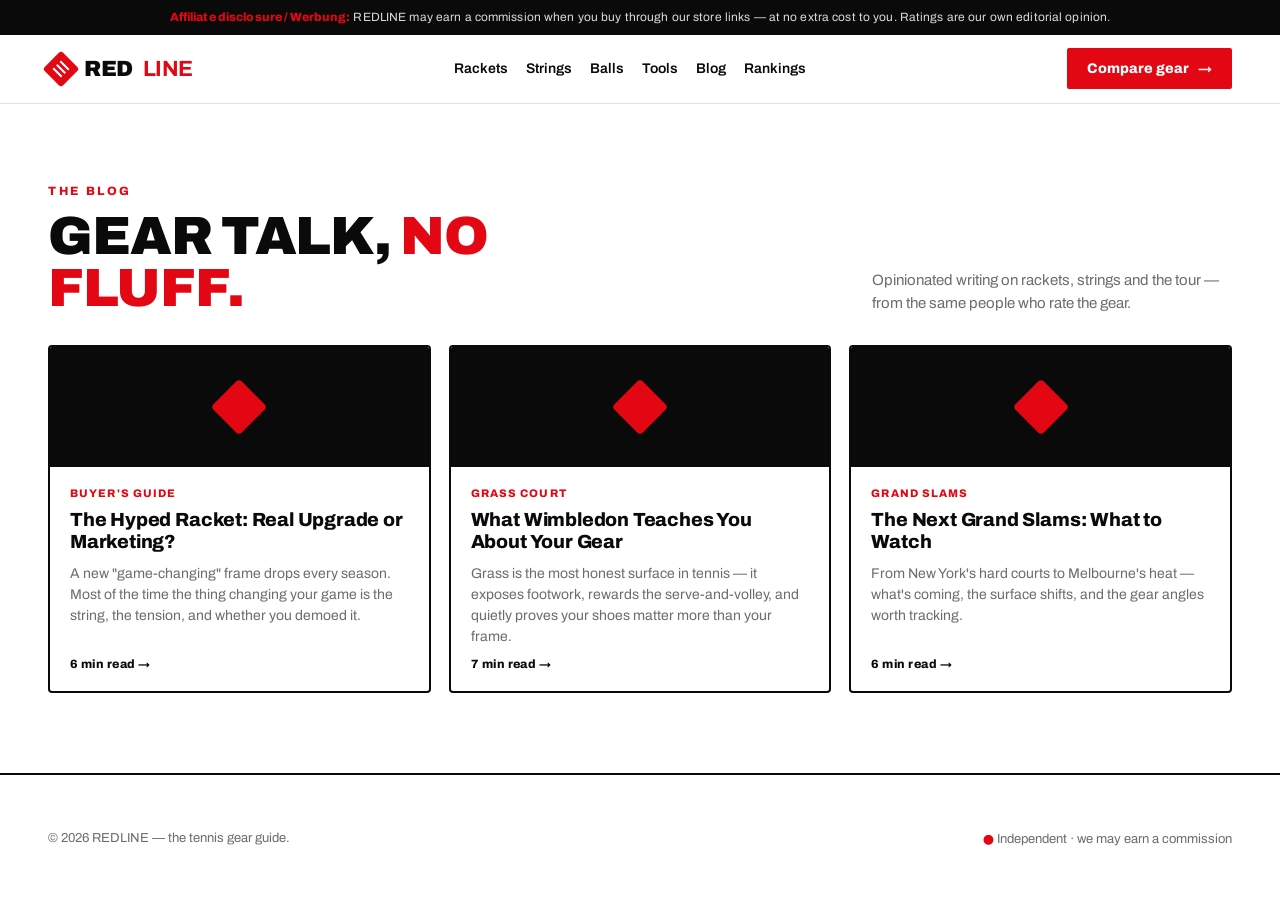
==== blog/index.html @ ac4ca9f0 "REDLINE: multi-page site, blog, a11y + trust + affiliate pass Co-Authored-By: Claude Opus 4.8 (1M co" ====
<!DOCTYPE html>
<html lang="en">
<head>
<meta charset="UTF-8" />
<meta name="viewport" content="width=device-width, initial-scale=1.0" />
<title>The Blog — REDLINE tennis gear guide</title>
<meta name="description" content="Opinionated, independent tennis gear writing — racket hype, grass-court lessons, Grand Slam previews and how to actually pick your setup." />
<link rel="preconnect" href="https://fonts.googleapis.com" />
<link rel="preconnect" href="https://fonts.gstatic.com" crossorigin />
<link href="https://fonts.googleapis.com/css2?family=Archivo:wght@400;500;600;800;900&family=Archivo+Expanded:wght@800;900&display=swap" rel="stylesheet" />
<link rel="stylesheet" href="../styles.css" />
</head>
<body>
<a href="#main" class="skip">Skip to content</a>
<div class="disclosure"><b>Affiliate disclosure / Werbung:</b> REDLINE may earn a commission when you buy through our store links — at no extra cost to you. Ratings are our own editorial opinion.</div>

<header>
  <div class="wrap nav blognav">
    <a href="../index.html" class="logo"><span class="mark"></span>RED<b>LINE</b></a>
    <nav class="links">
      <a href="../index.html#rackets">Rackets</a>
      <a href="../index.html#strings">Strings</a>
      <a href="../index.html#balls">Balls</a>
      <a href="../index.html#tools">Tools</a>
      <a href="index.html">Blog</a>
      <a href="../index.html#rankings">Rankings</a>
    </nav>
    <a class="btn btn-red" href="../index.html#compare">Compare gear <span class="arw">→</span></a>
  </div>
</header>

<main id="main">
<section>
  <div class="wrap">
    <div class="shead"><div class="lft"><span class="eyebrow">The blog</span><h2>Gear talk, <em>no fluff.</em></h2></div>
      <p class="sub">Opinionated writing on rackets, strings and the tour — from the same people who rate the gear.</p></div>
    <div class="bloglist">
      <a class="postcard" href="hyped-racket-worth-it.html">
        <div class="pcimg"><span class="pcmark"></span></div>
        <div class="pcbody"><span class="pctag">Buyer's Guide</span>
          <h3>The Hyped Racket: Real Upgrade or Marketing?</h3>
          <p>A new "game-changing" frame drops every season. Most of the time the thing changing your game is the string, the tension, and whether you demoed it.</p>
          <span class="pcread">6 min read →</span></div>
      </a>
      <a class="postcard" href="wimbledon-what-it-teaches-your-gear.html">
        <div class="pcimg"><span class="pcmark"></span></div>
        <div class="pcbody"><span class="pctag">Grass Court</span>
          <h3>What Wimbledon Teaches You About Your Gear</h3>
          <p>Grass is the most honest surface in tennis — it exposes footwork, rewards the serve-and-volley, and quietly proves your shoes matter more than your frame.</p>
          <span class="pcread">7 min read →</span></div>
      </a>
      <a class="postcard" href="next-grand-slams-what-to-watch.html">
        <div class="pcimg"><span class="pcmark"></span></div>
        <div class="pcbody"><span class="pctag">Grand Slams</span>
          <h3>The Next Grand Slams: What to Watch</h3>
          <p>From New York's hard courts to Melbourne's heat — what's coming, the surface shifts, and the gear angles worth tracking.</p>
          <span class="pcread">6 min read →</span></div>
      </a>
    </div>
  </div>
</section>
</main>

<footer>
  <div class="wrap">
    <div class="fbottom" style="border-top:0;padding-top:0"><span>© 2026 REDLINE — the tennis gear guide.</span><span><span class="dot">●</span> Independent · we may earn a commission</span></div>
  </div>
</footer>
</body>
</html>
---- styles.css ----
:root{
    --red:#E30613; --black:#0A0A0A; --white:#FFFFFF;
    --ink:#0A0A0A; --paper:#FFFFFF; --line:rgba(10,10,10,.12); --mut:rgba(10,10,10,.6);
    --maxw:1240px; --ease:cubic-bezier(.2,.7,.2,1);
  }
  *{margin:0;padding:0;box-sizing:border-box}
  html{scroll-behavior:smooth}
  body{font-family:'Archivo',system-ui,sans-serif;background:var(--paper);color:var(--ink);-webkit-font-smoothing:antialiased;overflow-x:hidden}
  a{color:inherit;text-decoration:none}
  .wrap{max-width:var(--maxw);margin:0 auto;padding:0 28px}

  .ticker{background:var(--red);color:var(--white);font-weight:800;font-size:13px;letter-spacing:.18em;text-transform:uppercase;padding:10px 0;overflow:hidden;white-space:nowrap}
  .ticker span{display:inline-block;padding-left:100%;animation:slide 26s linear infinite}
  .ticker b{padding:0 22px;opacity:.95}
  @keyframes slide{to{transform:translateX(-100%)}}

  header{position:sticky;top:0;z-index:50;background:rgba(255,255,255,.9);backdrop-filter:blur(12px);border-bottom:1px solid var(--line)}
  .nav{display:flex;align-items:center;justify-content:space-between;height:68px}
  .logo{display:flex;align-items:center;gap:10px;font-weight:900;font-size:22px;letter-spacing:-.02em}
  .logo .mark{width:26px;height:26px;background:var(--red);border-radius:3px;transform:rotate(45deg);display:grid;place-items:center}
  .logo .mark::after{content:"";width:12px;height:2px;background:var(--white);box-shadow:0 5px 0 var(--white),0 -5px 0 var(--white)}
  .logo b{color:var(--red)}
  nav.links{display:flex;gap:24px;font-weight:600;font-size:14px}
  nav.links a{position:relative;padding:4px 0;transition:color .2s}
  nav.links a::after{content:"";position:absolute;left:0;bottom:-2px;width:0;height:2px;background:var(--red);transition:width .28s var(--ease)}
  nav.links a:hover{color:var(--red)} nav.links a:hover::after{width:100%}
  .btn{display:inline-flex;align-items:center;gap:9px;font-weight:800;font-size:14px;padding:11px 18px;border-radius:2px;cursor:pointer;border:2px solid var(--black);transition:.22s var(--ease);white-space:nowrap;font-family:inherit}
  .btn-red{background:var(--red);border-color:var(--red);color:var(--white)} .btn-red:hover{background:var(--black);border-color:var(--black)}
  .btn-ghost{background:transparent;color:var(--black)} .btn-ghost:hover{background:var(--black);color:var(--white)}
  .btn .arw{transition:transform .22s var(--ease)} .btn:hover .arw{transform:translateX(4px)}
  .burger{display:none;flex-direction:column;gap:5px;cursor:pointer;padding:6px}
  .burger span{width:24px;height:2px;background:var(--black)}

  .hero{position:relative;background:var(--black);color:var(--white);overflow:hidden}
  .hero::before{content:"";position:absolute;inset:0;background:radial-gradient(1100px 460px at 85% -10%,rgba(227,6,19,.5),transparent 60%),repeating-linear-gradient(115deg,transparent 0 38px,rgba(255,255,255,.03) 38px 39px)}
  .hero-inner{position:relative;padding:84px 0 68px}
  .kicker{display:inline-flex;align-items:center;gap:10px;font-weight:800;font-size:12px;letter-spacing:.28em;text-transform:uppercase;color:var(--red);margin-bottom:20px}
  .kicker::before{content:"";width:34px;height:2px;background:var(--red)}
  .hero h1{font-family:'Archivo Expanded','Archivo',sans-serif;font-weight:900;font-size:clamp(42px,6.6vw,92px);line-height:.92;letter-spacing:-.02em;text-transform:uppercase;max-width:14ch}
  .hero h1 em{font-style:normal;color:var(--red)}
  .hero p{margin:22px 0 28px;max-width:520px;font-size:17px;line-height:1.6;color:rgba(255,255,255,.72)}
  .hero-cta{display:flex;gap:14px;flex-wrap:wrap}
  .hero .btn-ghost{color:var(--white);border-color:rgba(255,255,255,.4)} .hero .btn-ghost:hover{background:var(--white);color:var(--black);border-color:var(--white)}
  .hstats{display:flex;gap:40px;margin-top:52px;flex-wrap:wrap}
  .hstats .s b{display:block;font-family:'Archivo Expanded','Archivo',sans-serif;font-size:34px;font-weight:900}
  .hstats .s span{font-size:12px;letter-spacing:.14em;text-transform:uppercase;color:rgba(255,255,255,.5)}

  section{padding:80px 0}
  .shead{display:flex;align-items:flex-end;justify-content:space-between;gap:20px;margin-bottom:30px;flex-wrap:wrap}
  .shead .lft{max-width:640px}
  .eyebrow{font-weight:800;font-size:12px;letter-spacing:.22em;text-transform:uppercase;color:var(--red);margin-bottom:12px;display:block}
  .shead h2{font-family:'Archivo Expanded','Archivo',sans-serif;font-weight:900;font-size:clamp(30px,4.2vw,54px);line-height:.98;letter-spacing:-.02em;text-transform:uppercase}
  .shead h2 em{font-style:normal;color:var(--red)}
  .shead .sub{font-size:15px;color:var(--mut);max-width:360px;line-height:1.55}

  /* CONTROLS: search + selects + chips */
  .controls{display:flex;gap:12px;flex-wrap:wrap;align-items:center;margin-bottom:24px}
  .search{flex:1;min-width:220px;position:relative}
  .search input{width:100%;border:2px solid var(--black);border-radius:2px;padding:12px 16px 12px 42px;font-size:15px;font-family:inherit;background:var(--white)}
  .search input:focus{outline:none;border-color:var(--red)}
  .search::before{content:"⌕";position:absolute;left:14px;top:50%;transform:translateY(-50%);font-size:20px;color:var(--red);font-weight:900}
  .chips{display:flex;gap:8px;flex-wrap:wrap}
  .chip{font-weight:800;font-size:13px;letter-spacing:.03em;text-transform:uppercase;padding:11px 16px;border:2px solid var(--black);border-radius:2px;cursor:pointer;background:var(--white);transition:.2s var(--ease);font-family:inherit}
  .chip:hover{background:var(--black);color:var(--white)} .chip.on{background:var(--red);border-color:var(--red);color:var(--white)}
  select.sel{font-family:inherit;font-weight:700;font-size:14px;padding:12px 14px;border:2px solid var(--black);border-radius:2px;background:var(--white);color:var(--ink);cursor:pointer;appearance:none;background-image:linear-gradient(45deg,transparent 50%,var(--red) 50%),linear-gradient(135deg,var(--red) 50%,transparent 50%);background-position:calc(100% - 18px) 55%,calc(100% - 12px) 55%;background-size:6px 6px,6px 6px;background-repeat:no-repeat;padding-right:38px}
  select.sel:focus{outline:none;border-color:var(--red)}

  .grid{display:grid;grid-template-columns:repeat(3,1fr);gap:16px}
  .card{border:2px solid var(--black);border-radius:4px;background:var(--white);overflow:hidden;display:flex;flex-direction:column;transition:.26s var(--ease)}
  .card:hover{transform:translateY(-6px);box-shadow:0 22px 40px rgba(10,10,10,.14)}
  .card .top{background:var(--black);color:var(--white);padding:18px 20px;display:flex;justify-content:space-between;align-items:flex-start;gap:12px}
  .card .brand{font-size:11px;font-weight:800;letter-spacing:.16em;text-transform:uppercase;color:var(--red)}
  .card .name{font-size:19px;font-weight:900;letter-spacing:-.01em;margin-top:3px}
  .card .badge{font-size:10px;font-weight:800;letter-spacing:.08em;text-transform:uppercase;background:var(--red);color:var(--white);padding:5px 8px;border-radius:2px;white-space:nowrap}
  .card .body{padding:18px 20px;display:flex;flex-direction:column;gap:13px;flex:1}
  .specrow{display:flex;flex-wrap:wrap;gap:6px}
  .spec{font-size:11px;font-weight:700;border:1px solid var(--line);border-radius:2px;padding:5px 8px;color:var(--mut)}
  .meters{display:grid;gap:8px}
  .meter{display:grid;grid-template-columns:60px 1fr 24px;align-items:center;gap:10px}
  .meter label{font-size:11px;font-weight:800;letter-spacing:.05em;text-transform:uppercase;color:var(--mut)}
  .bar{height:7px;background:rgba(10,10,10,.1);border-radius:20px;overflow:hidden}
  .bar i{display:block;height:100%;background:var(--red);border-radius:20px;transform-origin:left;transform:scaleX(var(--v))}
  .meter .val{font-size:12px;font-weight:900;text-align:right}
  .card .foot{border-top:1px solid var(--line);padding:13px 20px;display:flex;align-items:center;justify-content:space-between;gap:10px}
  .card .verdict{font-size:12.5px;color:var(--mut);line-height:1.4;flex:1}
  .addcmp{font-size:11px;font-weight:800;letter-spacing:.03em;text-transform:uppercase;border:2px solid var(--black);padding:8px 11px;border-radius:2px;cursor:pointer;background:var(--white);transition:.2s;font-family:inherit}
  .addcmp:hover{background:var(--black);color:var(--white)}
  .card .buy{font-weight:800;font-size:11px;letter-spacing:.04em;text-transform:uppercase;color:var(--white);background:var(--black);padding:8px 12px;border-radius:2px;transition:.2s;white-space:nowrap}
  .card .buy:hover{background:var(--red)}
  .empty{grid-column:1/-1;text-align:center;padding:50px;border:2px dashed var(--line);border-radius:4px;color:var(--mut);font-weight:600}

  /* COMPARE */
  .cmp-tabs{display:flex;gap:8px;margin-bottom:22px}
  .cmp-tab{font-weight:800;font-size:14px;letter-spacing:.03em;text-transform:uppercase;padding:12px 20px;border:2px solid var(--black);border-radius:2px;cursor:pointer;background:var(--white);transition:.2s;font-family:inherit}
  .cmp-tab.on{background:var(--red);border-color:var(--red);color:var(--white)}
  .cmp-pick{display:flex;gap:12px;flex-wrap:wrap;margin-bottom:22px}
  .cmp-pick .sel{flex:1;min-width:200px}
  .cmptbl{border:2px solid var(--black);border-radius:4px;overflow:hidden;overflow-x:auto}
  .cmptbl table{width:100%;border-collapse:collapse;min-width:640px}
  .cmptbl th,.cmptbl td{padding:14px 16px;border-bottom:1px solid var(--line);text-align:left;vertical-align:middle}
  .cmptbl tr:last-child td{border-bottom:0}
  .cmptbl thead th{background:var(--black);color:var(--white)}
  .cmptbl thead .cbrand{font-size:11px;color:var(--red);font-weight:800;letter-spacing:.14em;text-transform:uppercase}
  .cmptbl thead .cname{font-size:18px;font-weight:900;margin-top:2px}
  .cmptbl .rowlab{font-size:11px;font-weight:800;letter-spacing:.08em;text-transform:uppercase;color:var(--mut);background:rgba(10,10,10,.03);width:130px}
  .cmptbl .cbar{display:flex;align-items:center;gap:10px}
  .cmptbl .cbar .bar{flex:1;min-width:70px} .cmptbl .cbar b{font-size:13px;font-weight:900;min-width:18px}
  .cmptbl td.win{background:rgba(227,6,19,.09)}
  .cmptbl td.win .cbar b{color:var(--red)}
  .cmptbl td.win::after{content:" ★";color:var(--red);font-weight:900}
  .cmptbl .cbuy{font-weight:800;font-size:11px;letter-spacing:.04em;text-transform:uppercase;color:var(--white);background:var(--black);padding:8px 12px;border-radius:2px;display:inline-block;transition:.2s}
  .cmptbl .cbuy:hover{background:var(--red)}

  /* Player head-to-head */
  .h2h{display:grid;grid-template-columns:1fr 60px 1fr;gap:0;border:2px solid var(--black);border-radius:4px;overflow:hidden}
  .h2h .side{padding:26px}
  .h2h .side.b{background:var(--black);color:var(--white)}
  .h2h .vs{background:var(--red);color:var(--white);display:grid;place-items:center;font-family:'Archivo Expanded','Archivo',sans-serif;font-weight:900;font-size:20px}
  .h2h .pinit{font-family:'Archivo Expanded','Archivo',sans-serif;font-size:40px;font-weight:900;color:var(--red)}
  .h2h .side.b .pinit{color:var(--white)}
  .h2h h4{font-size:22px;font-weight:900;margin:6px 0 2px;letter-spacing:-.01em}
  .h2h .pnat{font-size:11px;letter-spacing:.12em;text-transform:uppercase;color:var(--mut);font-weight:700}
  .h2h .side.b .pnat{color:rgba(255,255,255,.55)}
  .h2h .krow{display:flex;flex-direction:column;gap:2px;padding:12px 0;border-top:1px solid var(--line)}
  .h2h .side.b .krow{border-top-color:rgba(255,255,255,.18)}
  .h2h .krow span{font-size:10px;font-weight:800;letter-spacing:.1em;text-transform:uppercase;color:var(--red)}
  .h2h .krow b{font-size:15px;font-weight:700}

  .band{background:var(--red);color:var(--white)}
  .band .wrap{padding:76px 28px}
  .band h2{font-family:'Archivo Expanded','Archivo',sans-serif;font-weight:900;font-size:clamp(28px,4vw,50px);text-transform:uppercase;letter-spacing:-.02em;margin-bottom:30px}
  .guides{display:grid;grid-template-columns:repeat(4,1fr);gap:14px}
  .guide{background:var(--black);color:var(--white);border-radius:4px;padding:24px;display:flex;flex-direction:column;gap:9px;min-height:186px;transition:.24s var(--ease);cursor:pointer;border:2px solid var(--black)}
  .guide:hover{transform:translateY(-6px)}
  .guide .g-no{font-size:12px;font-weight:800;letter-spacing:.2em;color:var(--red)}
  .guide h3{font-family:'Archivo Expanded','Archivo',sans-serif;font-size:21px;font-weight:900;text-transform:uppercase;margin-top:auto}
  .guide p{font-size:13px;line-height:1.5;color:rgba(255,255,255,.7)}
  .guide .pick{font-size:12px;font-weight:800;color:var(--red)}

  .tblwrap{border:2px solid var(--black);border-radius:4px;overflow:hidden;overflow-x:auto}
  table.data{width:100%;border-collapse:collapse;min-width:760px}
  table.data thead th{background:var(--black);color:var(--white);text-align:left;font-size:11px;font-weight:800;letter-spacing:.09em;text-transform:uppercase;padding:14px 15px;cursor:pointer;user-select:none;white-space:nowrap}
  table.data thead th .sar{color:var(--red);margin-left:4px}
  table.data tbody td{padding:14px 15px;border-bottom:1px solid var(--line);font-size:14px;vertical-align:middle}
  table.data tbody tr:last-child td{border-bottom:0}
  table.data tbody tr:hover{background:rgba(227,6,19,.05)}
  td .sname{font-weight:800} td .sbrand{font-size:11px;color:var(--red);font-weight:800;letter-spacing:.1em;text-transform:uppercase}
  .type{font-size:11px;font-weight:800;text-transform:uppercase;border:1px solid var(--black);border-radius:2px;padding:4px 8px;white-space:nowrap}
  .type.poly{background:var(--black);color:var(--white)} .type.multi{background:var(--white);color:var(--black)} .type.gut{background:var(--red);border-color:var(--red);color:var(--white)}
  .mini{display:flex;align-items:center;gap:7px}
  .minibar{width:50px;height:6px;background:rgba(10,10,10,.1);border-radius:20px;overflow:hidden}
  .minibar i{display:block;height:100%;background:var(--red)}
  .mini b{font-size:12px;font-weight:900;min-width:16px}
  td .tbuy{font-weight:800;font-size:11px;letter-spacing:.04em;text-transform:uppercase;color:var(--red);border-bottom:2px solid var(--red);padding-bottom:2px}

  .balls{display:grid;grid-template-columns:repeat(3,1fr);gap:16px}
  .ball{border:2px solid var(--black);border-radius:4px;padding:24px;display:flex;gap:18px;align-items:center;transition:.24s var(--ease);background:var(--white)}
  .ball:hover{transform:translateY(-5px);box-shadow:0 18px 34px rgba(10,10,10,.12)}
  .bdisc{width:56px;height:56px;border-radius:50%;background:var(--red);flex:none;position:relative;outline:3px solid var(--black);outline-offset:3px}
  .bdisc::before,.bdisc::after{content:"";position:absolute;inset:0;border-radius:50%;border:2.5px solid var(--white)}
  .bdisc::before{clip-path:inset(0 55% 0 0)} .bdisc::after{clip-path:inset(0 0 0 55%)}
  .ball h4{font-size:18px;font-weight:800} .ball .bmeta{font-size:12px;color:var(--mut);margin-top:2px} .ball .bfor{font-size:12px;font-weight:800;color:var(--red);margin-top:6px}

  .players{display:grid;grid-template-columns:repeat(4,1fr);gap:14px}
  .player{border:2px solid var(--black);border-radius:4px;overflow:hidden;background:var(--white);transition:.24s var(--ease)}
  .player:hover{transform:translateY(-6px);box-shadow:0 20px 36px rgba(10,10,10,.13)}
  .player .pimg{height:104px;background:var(--black);position:relative;display:grid;place-items:center}
  .player .pinit{font-family:'Archivo Expanded','Archivo',sans-serif;font-size:42px;font-weight:900;color:rgba(255,255,255,.14)}
  .player .prank{position:absolute;top:10px;left:10px;background:var(--red);color:var(--white);font-size:11px;font-weight:900;padding:4px 8px;border-radius:2px}
  .player .pbody{padding:15px 17px}
  .player h4{font-size:16px;font-weight:800;letter-spacing:-.01em}
  .player .pnat{font-size:11px;letter-spacing:.12em;text-transform:uppercase;color:var(--mut);font-weight:700;margin-top:2px}
  .player .pkit{margin-top:11px;display:grid;gap:6px}
  .player .pkit div{font-size:12.5px;display:flex;gap:8px}
  .player .pkit span{color:var(--red);font-weight:800;min-width:44px;text-transform:uppercase;font-size:11px}

  .news{background:var(--black);color:var(--white);text-align:center}
  .news h2{font-family:'Archivo Expanded','Archivo',sans-serif;font-weight:900;font-size:clamp(28px,4.2vw,52px);text-transform:uppercase;letter-spacing:-.02em}
  .news h2 em{font-style:normal;color:var(--red)}
  .news p{margin:16px auto 26px;max-width:440px;color:rgba(255,255,255,.65);font-size:16px}
  .nform{display:flex;gap:10px;max-width:480px;margin:0 auto}
  .nform input{flex:1;background:transparent;border:2px solid rgba(255,255,255,.35);border-radius:2px;padding:14px 18px;color:var(--white);font-size:15px;font-family:inherit}
  .nform input::placeholder{color:rgba(255,255,255,.45)} .nform input:focus{outline:none;border-color:var(--red)}
  footer{background:var(--white);border-top:2px solid var(--black);padding:56px 0 30px}
  .fgrid{display:grid;grid-template-columns:1.6fr 1fr 1fr 1fr;gap:36px;margin-bottom:42px}
  .fcol h5{font-size:12px;font-weight:800;letter-spacing:.18em;text-transform:uppercase;color:var(--red);margin-bottom:15px}
  .fcol a{display:block;font-size:15px;color:rgba(10,10,10,.8);margin-bottom:10px;transition:.18s}
  .fcol a:hover{color:var(--red);transform:translateX(3px)}
  .fabout p{font-size:15px;color:var(--mut);line-height:1.6;margin:14px 0 0;max-width:300px}
  .fbottom{display:flex;align-items:center;justify-content:space-between;border-top:1px solid var(--line);padding-top:22px;font-size:13px;color:rgba(10,10,10,.5);flex-wrap:wrap;gap:12px}
  .fbottom .dot{color:var(--red);font-weight:900}
  .disc{font-size:12px;color:var(--mut);line-height:1.5;margin-top:14px;max-width:660px}
  /* MEGA MENU */
  .megatrigger{font-family:inherit;font-weight:600;font-size:14px;background:none;border:0;cursor:pointer;color:var(--ink);padding:4px 0;position:relative;transition:color .2s}
  .megatrigger:hover,.megatrigger.on{color:var(--red)}
  .mega{position:absolute;left:0;right:0;top:100%;background:var(--white);border-top:1px solid var(--line);border-bottom:2px solid var(--black);box-shadow:0 30px 50px rgba(10,10,10,.18);display:none;z-index:60}
  .mega.open{display:block;animation:megain .22s var(--ease)}
  @keyframes megain{from{opacity:0;transform:translateY(-8px)}to{opacity:1;transform:none}}
  .megagrid{display:grid;grid-template-columns:repeat(4,1fr);gap:26px;padding:30px 28px}
  .mcol h6{display:flex;align-items:center;gap:9px;font-size:12px;font-weight:800;letter-spacing:.14em;text-transform:uppercase;color:var(--ink);padding-bottom:12px;margin-bottom:8px;border-bottom:2px solid var(--red)}
  .mcol h6 .mi{width:16px;height:16px;background:var(--red);border-radius:3px}
  .mlink{display:block;padding:10px 10px;border-radius:3px;cursor:pointer;transition:.16s}
  .mlink:hover{background:rgba(227,6,19,.07)}
  .mlink b{display:block;font-size:14px;font-weight:800}
  .mlink i{display:block;font-size:12px;font-style:normal;color:var(--mut);line-height:1.4;margin-top:2px}
  .mlink .nw{font-size:9px;font-weight:900;letter-spacing:.08em;background:var(--red);color:var(--white);padding:2px 6px;border-radius:20px;margin-left:6px;vertical-align:middle}

  /* TOOLS */
  .toolbox{border:2px solid var(--black);border-radius:4px;padding:28px}
  .tool h3{font-family:'Archivo Expanded','Archivo',sans-serif;font-size:22px;font-weight:900;text-transform:uppercase;letter-spacing:-.01em;margin-bottom:6px}
  .tool .thint{font-size:14px;color:var(--mut);margin-bottom:22px;max-width:560px;line-height:1.5}
  .qgrid{display:grid;grid-template-columns:repeat(3,1fr);gap:14px;margin-bottom:20px}
  .qfield{display:flex;flex-direction:column;gap:7px}
  .qfield label{font-size:11px;font-weight:800;letter-spacing:.08em;text-transform:uppercase;color:var(--mut)}
  .qfield .sel{width:100%}
  textarea{font-family:inherit;font-size:15px;border:2px solid var(--black);border-radius:2px;padding:12px 14px;resize:vertical;width:100%}
  textarea:focus{outline:none;border-color:var(--red)}
  .rng{width:100%;accent-color:var(--red);height:6px;margin:14px 0 6px}
  .rnglabels{display:flex;justify-content:space-between;font-size:11px;font-weight:800;letter-spacing:.06em;text-transform:uppercase;color:var(--mut);margin-bottom:18px}
  .tout{margin-top:22px;border:2px solid var(--black);border-radius:4px;overflow:hidden;display:none}
  .tout.show{display:block}
  .tout .big{background:var(--black);color:var(--white);padding:26px;display:flex;align-items:baseline;gap:14px;flex-wrap:wrap}
  .tout .big .num{font-family:'Archivo Expanded','Archivo',sans-serif;font-size:44px;font-weight:900;color:var(--red);line-height:1}
  .tout .big .unit{font-size:14px;font-weight:700;color:rgba(255,255,255,.6);letter-spacing:.06em}
  .tout .why{padding:18px 22px;font-size:14px;line-height:1.55}
  .tout .why b{color:var(--red)}
  .qz{display:grid;gap:16px;margin-bottom:20px}
  .qz .q b{display:block;font-size:14px;font-weight:800;margin-bottom:9px}
  .qz .opts{display:flex;gap:8px;flex-wrap:wrap}
  .qz .opt{font-size:13px;font-weight:700;border:2px solid var(--black);border-radius:2px;padding:9px 14px;cursor:pointer;transition:.16s;background:var(--white)}
  .qz .opt:hover{background:rgba(227,6,19,.07)}
  .qz .opt.sel{background:var(--red);border-color:var(--red);color:var(--white)}
  .lvlout{margin-top:20px;border:2px solid var(--black);border-radius:4px;padding:24px;display:none}
  .lvlout.show{display:block}
  .lvlout .lv{font-family:'Archivo Expanded','Archivo',sans-serif;font-size:34px;font-weight:900;text-transform:uppercase;color:var(--red)}
  .lvlout p{font-size:14px;color:var(--mut);margin-top:6px;line-height:1.5}
  .rrbtns{display:flex;gap:10px;flex-wrap:wrap;margin-top:14px}
  .rrout{margin-top:22px;display:grid;gap:14px}
  .rround{border:2px solid var(--black);border-radius:4px;overflow:hidden}
  .rround .rh{background:var(--black);color:var(--white);font-size:12px;font-weight:800;letter-spacing:.1em;text-transform:uppercase;padding:11px 16px}
  .rround .rm{display:flex;justify-content:space-between;align-items:center;padding:11px 16px;border-bottom:1px solid var(--line);font-size:14px;font-weight:600}
  .rround .rm:last-child{border-bottom:0}
  .rround .rm .vs{font-size:11px;font-weight:900;color:var(--red);letter-spacing:.08em}
  .sfcard{margin-top:22px;border:2px solid var(--black);border-radius:4px;overflow:hidden;display:none}
  .sfcard.show{display:block}
  .sfcard .sfh{background:var(--black);color:var(--white);padding:20px 22px;display:flex;justify-content:space-between;align-items:center;gap:12px}
  .sfcard .sfh .sfb{font-size:11px;font-weight:800;letter-spacing:.14em;text-transform:uppercase;color:var(--red)}
  .sfcard .sfh .sfn{font-size:22px;font-weight:900}
  .sfcard .sfbody{padding:20px 22px;display:grid;gap:9px}

  /* TIER LIST */
  .tiers{display:grid;gap:10px;margin-bottom:34px}
  .tier{display:grid;grid-template-columns:64px 1fr;border:2px solid var(--black);border-radius:4px;overflow:hidden;align-items:stretch}
  .tier .tlab{display:grid;place-items:center;font-family:'Archivo Expanded','Archivo',sans-serif;font-size:28px;font-weight:900;color:var(--white);background:var(--black)}
  .tier.s .tlab{background:var(--red)}
  .tier .titems{display:flex;flex-wrap:wrap;gap:8px;padding:14px 16px;align-items:center}
  .tier .ti{font-size:13px;font-weight:800;border:1px solid var(--black);border-radius:2px;padding:7px 12px}

  /* --- REFINEMENT PASS --- */
  .hero-inner{display:grid;grid-template-columns:1.12fr .88fr;gap:44px;align-items:center}
  .racq{position:relative;justify-self:center;width:280px;height:420px;filter:drop-shadow(0 26px 52px rgba(227,6,19,.35))}
  .racq .rhead{position:absolute;top:0;left:50%;transform:translateX(-50%);width:200px;height:264px;border:13px solid var(--white);border-radius:48% 48% 46% 46%;background:rgba(227,6,19,.08)}
  .racq .rsv,.racq .rsh{position:absolute;top:13px;left:50%;transform:translateX(-50%);width:174px;height:238px;overflow:hidden;border-radius:44%}
  .racq .rsv{background:repeating-linear-gradient(90deg,transparent 0 14px,rgba(255,255,255,.3) 14px 15px)}
  .racq .rsh{background:repeating-linear-gradient(0deg,transparent 0 14px,rgba(255,255,255,.3) 14px 15px)}
  .racq .rthroat{position:absolute;top:255px;left:50%;transform:translateX(-50%);width:108px;height:64px;border:13px solid var(--white);border-top:0;border-radius:0 0 60% 60%}
  .racq .rhandle{position:absolute;top:310px;left:50%;transform:translateX(-50%);width:30px;height:108px;background:var(--red);border-radius:6px}
  .racq .rhandle::after{content:"";position:absolute;inset:0;background:repeating-linear-gradient(-45deg,transparent 0 8px,rgba(0,0,0,.25) 8px 10px);border-radius:6px}
  .racq .rball{position:absolute;top:104px;left:-4px;width:50px;height:50px;border-radius:50%;background:var(--red);box-shadow:0 0 0 3px rgba(255,255,255,.15);animation:bob 3.4s var(--ease) infinite}
  .racq .rball::before,.racq .rball::after{content:"";position:absolute;inset:0;border-radius:50%;border:2px solid rgba(255,255,255,.85)}
  .racq .rball::before{clip-path:inset(0 55% 0 0)} .racq .rball::after{clip-path:inset(0 0 0 55%)}
  @keyframes bob{0%,100%{transform:translateY(0)}50%{transform:translateY(-16px)}}
  /* keyboard focus + active nav */
  a:focus-visible,button:focus-visible,input:focus-visible,select:focus-visible,textarea:focus-visible,.chip:focus-visible,.mlink:focus-visible,.cmp-tab:focus-visible,.addcmp:focus-visible{outline:3px solid var(--red);outline-offset:2px;border-radius:2px}
  nav.links a.active{color:var(--red)} nav.links a.active::after{width:100%}
  .sfnow{text-align:center;font-weight:800;font-size:14px;margin-bottom:16px}
  .sfnow b{color:var(--red)}
  @media(max-width:820px){
    .hero-inner{grid-template-columns:1fr} .racq{display:none}
    .megagrid{grid-template-columns:1fr;gap:12px;max-height:72vh;overflow-y:auto;padding:20px}
  }
  @media(prefers-reduced-motion:reduce){
    *,*::before,*::after{animation-duration:.001ms!important;animation-iteration-count:1!important;transition-duration:.001ms!important}
    .reveal{opacity:1!important;transform:none!important}
    .ticker span{animation:none;padding-left:0}
  }
  /* --- A11Y + TRUST PASS --- */
  /* small red text on black is 4.06:1 (fails AA) → white on black; red reserved for large display */
  .kicker{color:#fff}
  .card .brand{color:#fff}
  .cmptbl thead .cbrand{color:#fff}
  .h2h .side.b .krow span{color:#fff}
  .guide .g-no{color:#fff}
  .guide .pick{color:#fff}
  .sfcard .sfh .sfb{color:#fff}
  table.data thead th .sar{color:#fff}
  /* low-contrast tints bumped to pass AA */
  .fbottom{color:var(--mut)}
  .nform input::placeholder{color:rgba(255,255,255,.6)}
  /* skip link */
  .skip{position:absolute;left:-9999px;top:0;z-index:200;background:var(--red);color:#fff;font-weight:800;padding:12px 18px}
  .skip:focus{left:0}
  /* visually-hidden utility for screen-reader labels */
  .sr-only{position:absolute;width:1px;height:1px;padding:0;margin:-1px;overflow:hidden;clip:rect(0 0 0 0);white-space:nowrap;border:0}
  /* burger as a real button + larger tap targets (WCAG 2.5.8) */
  .burger{background:none;border:0}
  .tbuy{display:inline-block;padding:6px 4px;min-height:24px}
  nav.links a,.megatrigger{padding:10px 0}
  th[data-k]{cursor:pointer}
  th[data-k]:focus-visible{outline:3px solid var(--red);outline-offset:-3px}
  /* affiliate disclosure bar */
  .disclosure{background:var(--black);color:rgba(255,255,255,.85);font-size:12px;text-align:center;padding:9px 16px;letter-spacing:.01em;line-height:1.4}
  .disclosure b{color:var(--red);font-weight:800}
  .reveal{opacity:0;transform:translateY(24px);transition:.7s var(--ease)} .reveal.in{opacity:1;transform:none}

  @media(max-width:1000px){.grid,.guides,.players{grid-template-columns:repeat(2,1fr)}.balls{grid-template-columns:1fr 1fr}}
  @media(max-width:820px){nav.links,.nav>.btn{display:none}.burger{display:flex}}
  @media(max-width:640px){.grid,.guides,.players,.balls{grid-template-columns:1fr}.hstats{gap:24px}.nform{flex-direction:column}.h2h{grid-template-columns:1fr}.h2h .vs{padding:12px}}

/* ===== BLOG ===== */
.article{max-width:740px;margin:0 auto;padding:64px 28px 40px}
.article .crumb{font-size:12px;font-weight:800;letter-spacing:.14em;text-transform:uppercase;color:var(--red);margin-bottom:16px;display:inline-block}
.article h1{font-family:'Archivo Expanded','Archivo',sans-serif;font-weight:900;font-size:clamp(30px,5vw,52px);line-height:1.02;letter-spacing:-.02em;margin-bottom:16px}
.article .postmeta{display:flex;gap:16px;flex-wrap:wrap;font-size:13px;color:var(--mut);font-weight:700;border-bottom:2px solid var(--black);padding-bottom:22px;margin-bottom:10px}
.article .postmeta .tag{background:var(--black);color:#fff;padding:3px 9px;border-radius:2px;font-size:11px;letter-spacing:.06em;text-transform:uppercase}
.draftbanner{background:var(--red);color:#fff;font-size:13px;font-weight:700;padding:12px 16px;border-radius:3px;margin:24px 0;line-height:1.5}
.article .body{font-size:17px;line-height:1.72}
.article .body h2{font-family:'Archivo Expanded','Archivo',sans-serif;font-weight:900;font-size:26px;text-transform:uppercase;letter-spacing:-.01em;margin:40px 0 12px}
.article .body h3{font-weight:800;font-size:19px;margin:28px 0 8px}
.article .body p{margin:0 0 18px}
.article .body ul{margin:0 0 18px 22px} .article .body li{margin-bottom:9px}
.article .body blockquote{border-left:4px solid var(--red);background:rgba(227,6,19,.05);margin:24px 0;padding:16px 20px;font-size:19px;font-weight:600;line-height:1.5}
.article .body blockquote p{margin:0}
.verify{display:block;border:2px dashed var(--red);background:rgba(227,6,19,.06);color:var(--ink);font-size:13px;font-weight:700;padding:10px 14px;border-radius:3px;margin:18px 0;line-height:1.45}
.verify::before{content:"✎ TO VERIFY — ";color:var(--red);font-weight:900}
.affbox{border:2px solid var(--black);border-radius:4px;padding:22px;margin:34px 0;display:flex;align-items:center;justify-content:space-between;gap:16px;flex-wrap:wrap}
.affbox .at{font-weight:800;font-size:16px} .affbox .as{font-size:13px;color:var(--mut);margin-top:3px}
.backlink{display:inline-block;margin-top:8px;font-weight:800;font-size:14px;color:var(--red)}
/* blog index */
.bloglist{display:grid;grid-template-columns:repeat(3,1fr);gap:18px}
.postcard{border:2px solid var(--black);border-radius:4px;overflow:hidden;background:#fff;display:flex;flex-direction:column;transition:.24s var(--ease)}
.postcard:hover{transform:translateY(-6px);box-shadow:0 22px 40px rgba(10,10,10,.14)}
.postcard .pcimg{height:120px;background:var(--black);position:relative;display:grid;place-items:center;overflow:hidden}
.postcard .pcimg .pcmark{width:40px;height:40px;background:var(--red);border-radius:4px;transform:rotate(45deg)}
.postcard .pcbody{padding:20px;display:flex;flex-direction:column;gap:10px;flex:1}
.postcard .pctag{font-size:11px;font-weight:800;letter-spacing:.1em;text-transform:uppercase;color:var(--red)}
.postcard h3{font-size:19px;font-weight:800;line-height:1.15;letter-spacing:-.01em}
.postcard p{font-size:14px;color:var(--mut);line-height:1.5;flex:1}
.postcard .pcread{font-size:12px;font-weight:800;color:var(--ink);letter-spacing:.04em}
@media(max-width:900px){.bloglist{grid-template-columns:1fr 1fr}}
@media(max-width:640px){.bloglist{grid-template-columns:1fr}}

.blognav .links{display:flex;flex-wrap:wrap;gap:12px 18px}
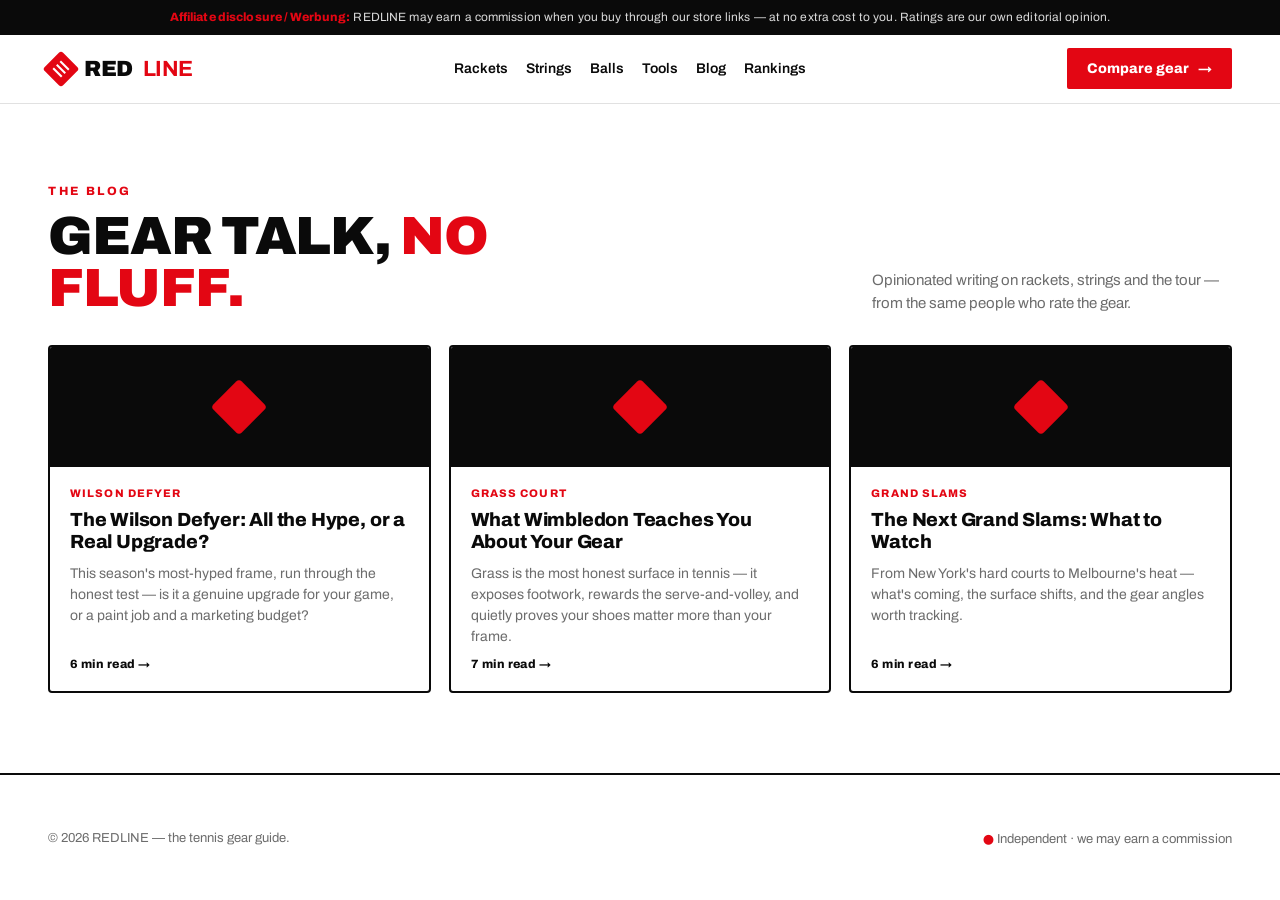
==== commit 5f65b57f: "Anchor hype post to Wilson Defyer; rename for SEO Co-Authored-By: Claude Opus 4.8 (1M context) <nore" ====
--- a/blog/index.html
+++ b/blog/index.html
@@ -35,11 +35,11 @@
     <div class="shead"><div class="lft"><span class="eyebrow">The blog</span><h2>Gear talk, <em>no fluff.</em></h2></div>
       <p class="sub">Opinionated writing on rackets, strings and the tour — from the same people who rate the gear.</p></div>
     <div class="bloglist">
-      <a class="postcard" href="hyped-racket-worth-it.html">
+      <a class="postcard" href="wilson-defyer-worth-the-hype.html">
         <div class="pcimg"><span class="pcmark"></span></div>
-        <div class="pcbody"><span class="pctag">Buyer's Guide</span>
-          <h3>The Hyped Racket: Real Upgrade or Marketing?</h3>
-          <p>A new "game-changing" frame drops every season. Most of the time the thing changing your game is the string, the tension, and whether you demoed it.</p>
+        <div class="pcbody"><span class="pctag">Wilson Defyer</span>
+          <h3>The Wilson Defyer: All the Hype, or a Real Upgrade?</h3>
+          <p>This season's most-hyped frame, run through the honest test — is it a genuine upgrade for your game, or a paint job and a marketing budget?</p>
           <span class="pcread">6 min read →</span></div>
       </a>
       <a class="postcard" href="wimbledon-what-it-teaches-your-gear.html">
